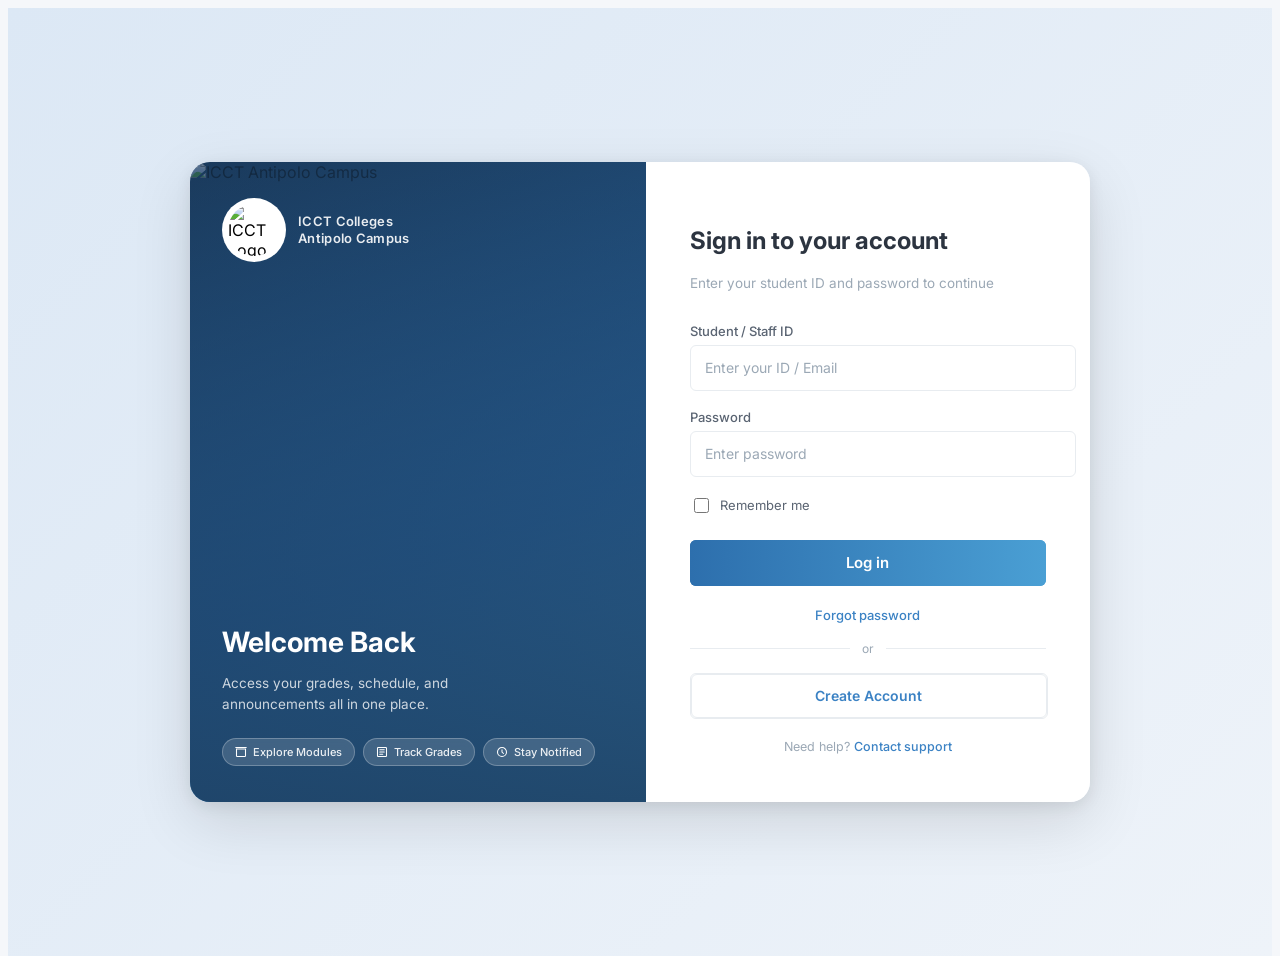
==== src/index.html @ ccd84c0a "Solis Update" ====
<!DOCTYPE html>
<html lang="en">
<head>
  <meta charset="UTF-8">
  <meta name="viewport" content="width=device-width, initial-scale=1.0">
  <title>Student Academic Information System – ICCT</title>
  <link href="https://fonts.googleapis.com/css2?family=Inter:wght@300;400;500;600;700&display=swap" rel="stylesheet">
  <link rel="stylesheet" href="styles.css">
  
</head>
<body>
  <div class="page">
    <div class="card">

    
      <div class="panel-left">
        <img class="bg-img"
             src="https://icct.edu.ph/wp-content/uploads/2018/12/Antipolo.png"
             alt="ICCT Antipolo Campus">
        <div class="overlay"></div>

        <div class="logo-row">
          <img src="https://jaredbona.github.io/emt-project/img/ICCT.png" alt="ICCT Logo">
          <span>ICCT Colleges<br>Antipolo Campus</span>
        </div>

        <div class="hero-text">
          <h2>Welcome Back</h2>
          <p>Access your grades, schedule, and announcements all in one place.</p>
          <div class="feature-pills">

            <div class="pill" onclick="alert('Redirecting to Modules…')">
              <svg width="12" height="12" viewBox="0 0 16 16" fill="none"><path d="M2 4h12v9a1 1 0 01-1 1H3a1 1 0 01-1-1V4z" stroke="white" stroke-width="1.4"/><path d="M1 2h14" stroke="white" stroke-width="1.4" stroke-linecap="round"/></svg>
              Explore Modules
            </div>

            <div class="pill" onclick="alert('Redirecting to Grades…')">
              <svg width="12" height="12" viewBox="0 0 16 16" fill="none"><rect x="2" y="2" width="12" height="12" rx="1" stroke="white" stroke-width="1.4"/><path d="M5 8h6M5 5h6M5 11h4" stroke="white" stroke-width="1.4" stroke-linecap="round"/></svg>
              Track Grades
            </div>

            <div class="pill" onclick="alert('Redirecting to Notifications…')">
              <svg width="12" height="12" viewBox="0 0 16 16" fill="none"><path d="M8 2a6 6 0 100 12A6 6 0 008 2z" stroke="white" stroke-width="1.4"/><path d="M8 5v3l2 2" stroke="white" stroke-width="1.4" stroke-linecap="round"/></svg>
              Stay Notified
            </div>

          </div>
        </div>
      </div>

      
      <div class="panel-right">
        <h1>Sign in to your account</h1>
        <p class="subtitle">Enter your student ID and password to continue</p>

        <div class="form-group">
          <label for="studentId">Student / Staff ID</label>
          <input id="studentId" type="text" placeholder="Enter your ID / Email" autocomplete="username">
        </div>

        <div class="form-group">
          <label for="password">Password</label>
          <input id="password" type="password" placeholder="Enter password" autocomplete="current-password">
        </div>

        <div class="remember-row">
          <input type="checkbox" id="remember">
          <label for="remember">Remember me</label>
        </div>
       <a href="assets/home.html" class="btn-login">
        <button class="btn-login" onclick="handleLogin()">Log in</button>
         </a>
          
        

        <div class="forgot-link"><a href="#">Forgot password</a></div>

        <div class="divider"><hr><span>or</span><hr></div>
        <a href="assets/register.html" class="btn-create">
            <button class="btn-create" onclick="handleCreateAccount()">Create Account</button>
        </a>
        

        <div class="help-link">Need help? <a href="#">Contact support</a></div>
      </div>

    </div>
  </div>

  <script>
    function handleLogin() {
      const id = document.getElementById('studentId').value.trim();
      const pw = document.getElementById('password').value.trim();
      if (!id || !pw) {
        alert('Please enter your Student ID and password.');
        return;
      }
      alert('Logging in as: ' + id);
    }

    function handleCreateAccount() {
      alert('Redirecting to account registration…');
    }
  </script>
</body>
</html>
---- src/styles.css ----
style.css

*, *::before, *::after { box-sizing: border-box; margin: 0; padding: 0; }

:root {
  --blue-dark:  #1a3a5c;
  --blue-mid:   #2d6fad;
  --blue-light: #4a9fd4;
  --accent:     #3b82c4;
  --white:      #ffffff;
  --gray-100:   #f5f7fa;
  --gray-200:   #e8ecf0;
  --gray-400:   #9ba8b5;
  --gray-600:   #5a6472;
  --gray-800:   #2c3440;
  --radius-sm:  6px;
  --radius-md:  12px;
  --radius-lg:  20px;
  --shadow-card: 0 20px 60px rgba(0,0,0,0.12), 0 4px 16px rgba(0,0,0,0.08);
}

html, body {
  height: 100%;
  font-family: 'Inter', sans-serif;
  background: var(--gray-100);
}

.page {
  min-height: 100vh;
  display: flex;
  align-items: center;
  justify-content: center;
  padding: 24px;
  background: linear-gradient(135deg, #dce8f5 0%, #eef3f9 100%);
}

.card {
  display: flex;
  width: 100%;
  max-width: 900px;
  min-height: 560px;
  border-radius: var(--radius-lg);
  overflow: hidden;
  box-shadow: var(--shadow-card);
}

.panel-left {
  flex: 1.1;
  position: relative;
  background: linear-gradient(160deg, var(--blue-dark) 0%, var(--blue-mid) 60%, var(--blue-light) 100%);
  display: flex;
  flex-direction: column;
  justify-content: flex-end;
  padding: 36px 32px;
  overflow: hidden;
}

.panel-left .bg-img {
  position: absolute;
  inset: 0;
  width: 100%;
  height: 100%;
  object-fit: cover;
  opacity: 0.45;
}

.panel-left .overlay {
  position: absolute;
  inset: 0;
  background: linear-gradient(to bottom, rgba(26,58,92,0.3) 0%, rgba(26,58,92,0.85) 100%);
}

.panel-left .logo-row {
  position: relative;
  display: flex;
  align-items: center;
  gap: 12px;
  margin-bottom: auto;
}

.panel-left .logo-row img {
  width: 52px;
  height: 52px;
  border-radius: 50%;
  border: 2px solid rgba(255,255,255,0.6);
  background: white;
  object-fit: contain;
  padding: 4px;
}

.panel-left .logo-row span {
  font-size: 13px;
  font-weight: 600;
  color: rgba(255,255,255,0.9);
  letter-spacing: 0.3px;
  line-height: 1.3;
}

.panel-left .hero-text {
  position: relative;
}

.panel-left .hero-text h2 {
  font-size: 28px;
  font-weight: 700;
  color: var(--white);
  line-height: 1.25;
  margin-bottom: 8px;
}

.panel-left .hero-text p {
  font-size: 13.5px;
  color: rgba(255,255,255,0.78);
  line-height: 1.5;
  max-width: 240px;
  margin-bottom: 24px;
}

.panel-left .feature-pills {
  display: flex;
  gap: 8px;
  flex-wrap: wrap;
}

.pill {
  display: flex;
  align-items: center;
  gap: 6px;
  background: rgba(255,255,255,0.15);
  border: 1px solid rgba(255,255,255,0.25);
  border-radius: 100px;
  padding: 6px 12px;
  font-size: 11px;
  color: rgba(255,255,255,0.9);
  font-weight: 500;
  backdrop-filter: blur(4px);
  cursor: pointer;
  transition: background 0.2s, transform 0.1s;
}

.pill:hover {
  background: rgba(255,255,255,0.28);
  transform: scale(1.04);
}

.pill:active {
  transform: scale(0.97);
}

.pill svg { flex-shrink: 0; }

.panel-right {
  flex: 1;
  background: var(--white);
  display: flex;
  flex-direction: column;
  justify-content: center;
  padding: 48px 44px;
}

.panel-right h1 {
  font-size: 24px;
  font-weight: 700;
  color: var(--gray-800);
  margin-bottom: 6px;
}

.panel-right .subtitle {
  font-size: 13.5px;
  color: var(--gray-400);
  margin-bottom: 32px;
}

.form-group {
  margin-bottom: 18px;
}

.form-group label {
  display: block;
  font-size: 13px;
  font-weight: 500;
  color: var(--gray-600);
  margin-bottom: 6px;
}

.form-group input {
  width: 100%;
  height: 44px;
  border: 1.5px solid var(--gray-200);
  border-radius: var(--radius-sm);
  padding: 0 14px;
  font-size: 14px;
  font-family: inherit;
  color: var(--gray-800);
  background: var(--white);
  outline: none;
  transition: border-color 0.2s, box-shadow 0.2s;
}

.form-group input::placeholder { color: var(--gray-400); }

.form-group input:focus {
  border-color: var(--accent);
  box-shadow: 0 0 0 3px rgba(59,130,196,0.12);
}

.remember-row {
  display: flex;
  align-items: center;
  gap: 8px;
  margin-bottom: 24px;
}

.remember-row input[type="checkbox"] {
  width: 15px;
  height: 15px;
  accent-color: var(--accent);
  cursor: pointer;
}

.remember-row label {
  font-size: 13px;
  color: var(--gray-600);
  cursor: pointer;
}

.btn-login {
  width: 100%;
  height: 46px;
  background: linear-gradient(90deg, var(--blue-mid) 0%, var(--blue-light) 100%);
  color: var(--white);
  border: none;
  border-radius: var(--radius-sm);
  font-size: 15px;
  font-weight: 600;
  font-family: inherit;
  cursor: pointer;
  transition: opacity 0.2s, transform 0.1s;
  margin-bottom: 18px;
}

.btn-login:hover { opacity: 0.92; }
.btn-login:active { transform: scale(0.99); }

.divider {
  display: flex;
  align-items: center;
  gap: 12px;
  margin-bottom: 16px;
}

.divider hr {
  flex: 1;
  border: none;
  border-top: 1px solid var(--gray-200);
}

.divider span {
  font-size: 12px;
  color: var(--gray-400);
  white-space: nowrap;
}

.btn-create {
  width: 100%;
  height: 44px;
  background: transparent;
  color: var(--accent);
  border: 1.5px solid var(--gray-200);
  border-radius: var(--radius-sm);
  font-size: 14px;
  font-weight: 600;
  font-family: inherit;
  cursor: pointer;
  transition: background 0.2s, border-color 0.2s;
  margin-bottom: 20px;
}

.btn-create:hover {
  background: var(--gray-100);
  border-color: var(--accent);
}

.help-link {
  text-align: center;
  font-size: 12.5px;
  color: var(--gray-400);
}

.help-link a {
  color: var(--accent);
  text-decoration: none;
  font-weight: 500;
}

.help-link a:hover { text-decoration: underline; }

.forgot-link {
  text-align: center;
  margin-bottom: 16px;
}

.forgot-link a {
  font-size: 13px;
  color: var(--accent);
  text-decoration: none;
  font-weight: 500;
}

.forgot-link a:hover { text-decoration: underline; }

@media (max-width: 680px) {
  .card { flex-direction: column; max-width: 420px; min-height: unset; }
  .panel-left { min-height: 220px; padding: 24px; }
  .panel-left .hero-text h2 { font-size: 22px; }
  .panel-right { padding: 32px 28px; }
}
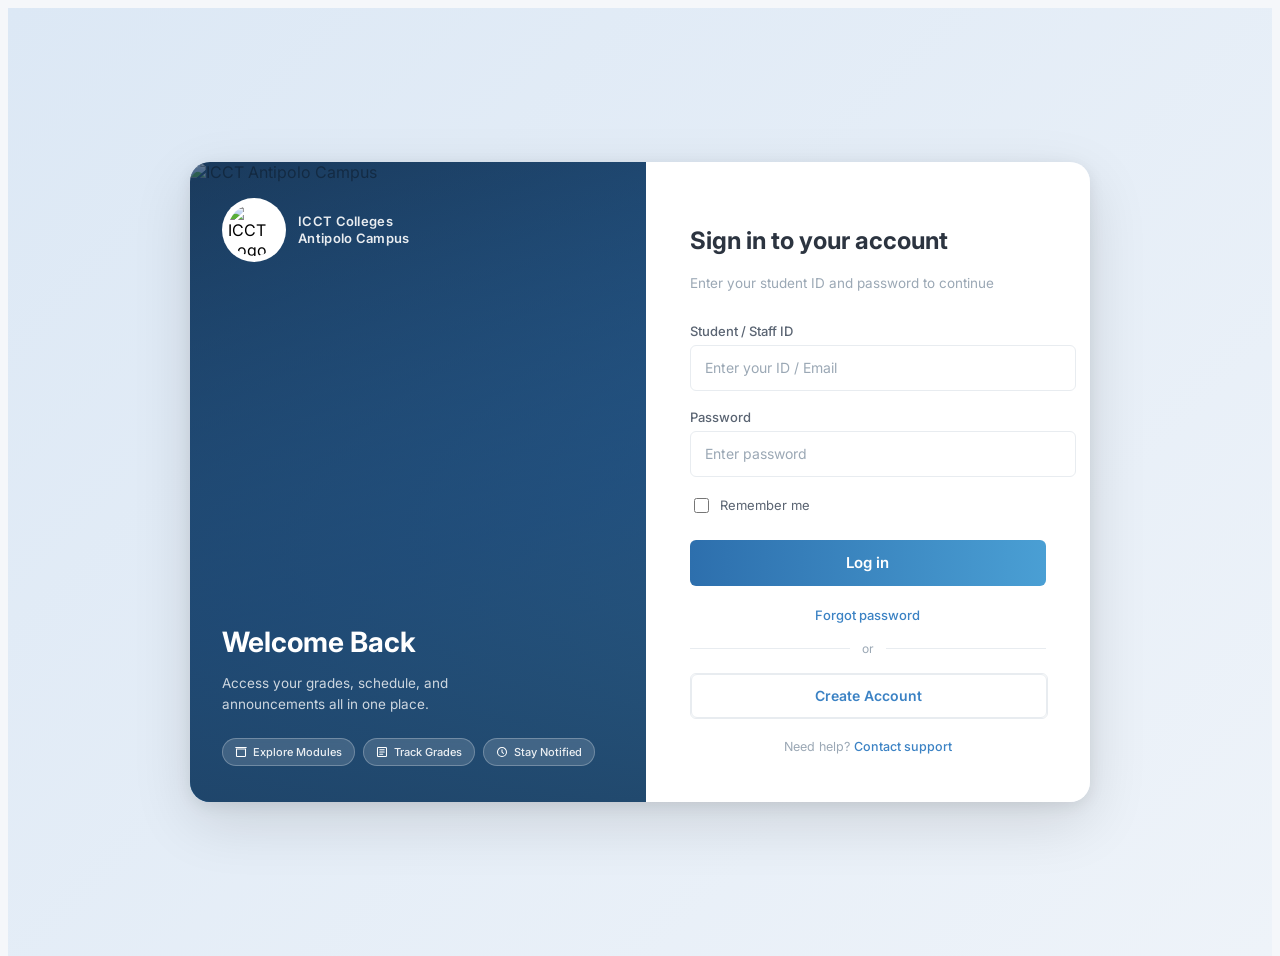
==== commit 0a31d439: "Update index.html" ====
--- a/src/index.html
+++ b/src/index.html
@@ -1,4 +1,3 @@
-
 <!DOCTYPE html>
 <html lang="en">
 <head>
@@ -10,13 +9,14 @@
   
 </head>
 <body>
-  <div class="page">
+
+    <div class="page">
     <div class="card">
 
     
       <div class="panel-left">
         <img class="bg-img"
-             src="https://icct.edu.ph/wp-content/uploads/2018/12/Antipolo.png"
+             src="https://raw.githubusercontent.com/jessicacorpuz/Student-Portal/refs/heads/main/img/antipolocampus.jpg"
              alt="ICCT Antipolo Campus">
         <div class="overlay"></div>
 
@@ -68,8 +68,9 @@
           <input type="checkbox" id="remember">
           <label for="remember">Remember me</label>
         </div>
-       <a href="assets/home.html" class="btn-login">
-        <button class="btn-login" onclick="handleLogin()">Log in</button>
+        <button type="button" class="btn-login" onclick="handleLogin()">
+         Log in
+        </button>
          </a>
           
         
@@ -86,22 +87,123 @@
       </div>
 
     </div>
-  </div>
-
-  <script>
-    function handleLogin() {
-      const id = document.getElementById('studentId').value.trim();
-      const pw = document.getElementById('password').value.trim();
-      if (!id || !pw) {
-        alert('Please enter your Student ID and password.');
-        return;
-      }
-      alert('Logging in as: ' + id);
-    }
-
-    function handleCreateAccount() {
-      alert('Redirecting to account registration…');
-    }
-  </script>
+    </div>
+    
+    <div id="portal" style="display:none;">
+
+        <header class="topbar">
+            <div class="portal-logo">
+                <img src="https://jaredbona.github.io/emt-project/img/ICCT.png">
+                <div>
+                    <h2>Student Portal</h2>
+                    <p>Student Academic Information System</p>
+                </div>
+            </div>
+
+            <div class="search-box">
+                <input type="text" placeholder="Search...">
+            </div>
+
+            <div class="top-icons">
+                <button onclick="showSection('notifications')"><img src="https://uxwing.com/wp-content/themes/uxwing/download/communication-chat-call/bell-line-icon.png" width="25"></button>
+                <img src="https://i.pinimg.com/736x/05/03/70/050370daeff834ddd5aaf12d5636c0fb.jpg" class="profile">
+            </div>
+        </header>
+
+        <div class="portal-container">
+
+            <aside class="sidebar">
+
+                <button onclick="showSection('home')">
+                    Home
+                </button>
+
+                <button onclick="showSection('aboutus')">
+                    About Us
+                </button>
+
+                <button onclick="showSection('dashboard')">
+                    Student Dashboard
+                </button>
+
+                <button onclick="showSection('helpcenter')">
+                    Help Center
+                </button>
+
+            </aside>
+
+            <main class="content-area">
+
+                <section id="home" class="portal-section">
+                    <img src="https://raw.githubusercontent.com/jessicacorpuz/Student-Portal/refs/heads/main/img/antipolocampus.jpg">
+                    <h1>Welcome to SAIS</h1>
+                    <p>Lorem ipsum dolor sit amet, consectetur adipiscing elit, sed do eiusmod tempor incididunt ut labore et dolore magna aliqua. Ut enim ad minim veniam, quis nostrud exercitation ullamco laboris nisi ut aliquip ex ea commodo consequat. Duis aute irure dolor in reprehenderit in voluptate velit esse cillum dolore eu fugiat nulla pariatur. Excepteur sint occaecat cupidatat non proident, sunt in culpa qui officia deserunt mollit anim id est laborum.</p>
+                    <h2>Newsletters</h2>
+                    <iframe src="https://www.facebook.com/plugins/post.php?href=https%3A%2F%2Fwww.facebook.com%2FNewsbytesICCT%2Fposts%2Fpfbid0Zfhmqis1TESWvPM8DiPRtimsE2CDhmdUmFgatENw8at8TtsuMhrt1xJYgGU4F8rVl&show_text=true&width=500" width="500" height="811" style="border:none;overflow:hidden" scrolling="no" frameborder="0" allowfullscreen="true" allow="autoplay; clipboard-write; encrypted-media; picture-in-picture; web-share"></iframe> 
+                    <iframe src="https://www.facebook.com/plugins/post.php?href=https%3A%2F%2Fwww.facebook.com%2FNewsbytesICCT%2Fposts%2Fpfbid02Jq21vWY7P36zZ7hUxhR6Zu8CAHcUhiJRMtCPSmQt87nkECkxnrvszbxTvxy58Rnml&show_text=true&width=500" width="500" height="811" style="border:none;overflow:hidden" scrolling="no" frameborder="0" allowfullscreen="true" allow="autoplay; clipboard-write; encrypted-media; picture-in-picture; web-share"></iframe>
+                    <iframe src="https://www.facebook.com/plugins/post.php?href=https%3A%2F%2Fwww.facebook.com%2FNewsbytesICCT%2Fposts%2Fpfbid0NanRGcjn98bWRrJQF8ihBhW47Vm5bGqmJcA38YukJYW4qe6ohYtSzMhECAFmN8Wsl&show_text=true&width=500" width="500" height="811" style="border:none;overflow:hidden" scrolling="no" frameborder="0" allowfullscreen="true" allow="autoplay; clipboard-write; encrypted-media; picture-in-picture; web-share"></iframe>
+                    <iframe src="https://www.facebook.com/plugins/post.php?href=https%3A%2F%2Fwww.facebook.com%2FIM4ICCT%2Fposts%2Fpfbid0iQf5gegrsipy41F6ejSj9NxV5gD8j6hQFDEAqEpbFKpn3Q48X9bMZCFWN2UqRmEl&show_text=true&width=500" width="500" height="576" style="border:none;overflow:hidden" scrolling="no" frameborder="0" allowfullscreen="true" allow="autoplay; clipboard-write; encrypted-media; picture-in-picture; web-share"></iframe>
+                    <iframe src="https://www.facebook.com/plugins/post.php?href=https%3A%2F%2Fwww.facebook.com%2FIM4ICCT%2Fposts%2Fpfbid02Un5rfQZEtLatjBowkTiJ5ieDzkBBy9YqHyHzVXWpVifhLNN4TDMpYxBMt5X8hYecl&show_text=true&width=500" width="500" height="576" style="border:none;overflow:hidden" scrolling="no" frameborder="0" allowfullscreen="true" allow="autoplay; clipboard-write; encrypted-media; picture-in-picture; web-share"></iframe>
+                    <iframe src="https://www.facebook.com/plugins/post.php?href=https%3A%2F%2Fwww.facebook.com%2FNewsbytesICCT%2Fposts%2Fpfbid02s5ZxbodvVX7BQyFenAYQppMYCY2VPM7aCX9o82Wu1ynbVG8PpkFRFw43FuLRDYosl&show_text=true&width=500" width="500" height="811" style="border:none;overflow:hidden" scrolling="no" frameborder="0" allowfullscreen="true" allow="autoplay; clipboard-write; encrypted-media; picture-in-picture; web-share"></iframe>
+                </section>
+
+                <section id="aboutus" class="portal-section">
+                    <h1>Map</h1>
+                    <h1>Antipolo Campus</h1>
+                    <h2>First Floor</h2>
+                    <img src="https://raw.githubusercontent.com/jessicacorpuz/Student-Portal/refs/heads/main/img/1stflr1.jpg">
+                    <img src="https://raw.githubusercontent.com/jessicacorpuz/Student-Portal/refs/heads/main/img/1stflr2.jpg">
+                    <img src="https://raw.githubusercontent.com/jessicacorpuz/Student-Portal/refs/heads/main/img/1stflr3.jpg">
+                    <h2>Second Floor</h2>
+                    <img src="https://raw.githubusercontent.com/jessicacorpuz/Student-Portal/refs/heads/main/img/2ndflr1.jpg">
+                    <img src="https://raw.githubusercontent.com/jessicacorpuz/Student-Portal/refs/heads/main/img/2ndflr2.jpg">
+                    <h2>Third Floor</h2>
+                    <img src="https://raw.githubusercontent.com/jessicacorpuz/Student-Portal/refs/heads/main/img/3rdflr1.jpg">
+                    <img src="https://raw.githubusercontent.com/jessicacorpuz/Student-Portal/refs/heads/main/img/3rdflr2.jpg">
+                    <h2>Gym</h2>
+                    <img src="https://raw.githubusercontent.com/jessicacorpuz/Student-Portal/refs/heads/main/img/gymdown.jpg">
+                    <img src="https://raw.githubusercontent.com/jessicacorpuz/Student-Portal/refs/heads/main/img/gymup.jpg">
+                    <h2>Library</h2>
+                    <img src="https://raw.githubusercontent.com/jessicacorpuz/Student-Portal/refs/heads/main/img/library1.jpg">
+                    <img src="https://raw.githubusercontent.com/jessicacorpuz/Student-Portal/refs/heads/main/img/library2.jpg">
+                </section>
+
+                <section id="dashboard" class="portal-section">
+                    <h1>Student Dashboard</h1>
+                    <p>Grades, schedules, announcements, and subjects.</p>
+                </section>
+
+                <section id="notifications" class="portal-section">
+                    <h1>Notifications</h1>
+                    <p>No new notifications.</p>
+                </section>
+
+                <section id="helpcenter" class="portal-section">
+                    <h1>Help Center</h1>
+                    <h2>Knowledge Base</h2>
+                    <p>Lorem ipsum dolor sit amet, consectetur adipiscing elit, sed do eiusmod tempor incididunt ut labore et dolore magna aliqua. Ut enim ad minim veniam, quis nostrud exercitation ullamco laboris nisi ut aliquip ex ea commodo consequat. Duis aute irure dolor in reprehenderit in voluptate velit esse cillum dolore eu fugiat nulla pariatur. Excepteur sint occaecat cupidatat non proident, sunt in culpa qui officia deserunt mollit anim id est laborum.</p>
+                    <h2>Frequently Asked Questions (FAQ)</h2>
+                    <h3>Question</h3>
+                    <p>Answer</p>
+                    <h3>Question</h3>
+                    <p>Answer</p>
+                    <h3>Question</h3>
+                    <p>Answer</p>
+                    <h3>Question</h3>
+                    <p>Answer</p>
+                    <h3>Question</h3>
+                    <p>Answer</p>
+                    <h3>Question</h3>
+                    <p>Answer</p>
+                </section>
+
+            </main>
+
+        </div>
+
+    </div>
+
+<script src="script.js"></script>
+
 </body>
-</html>+</html>
